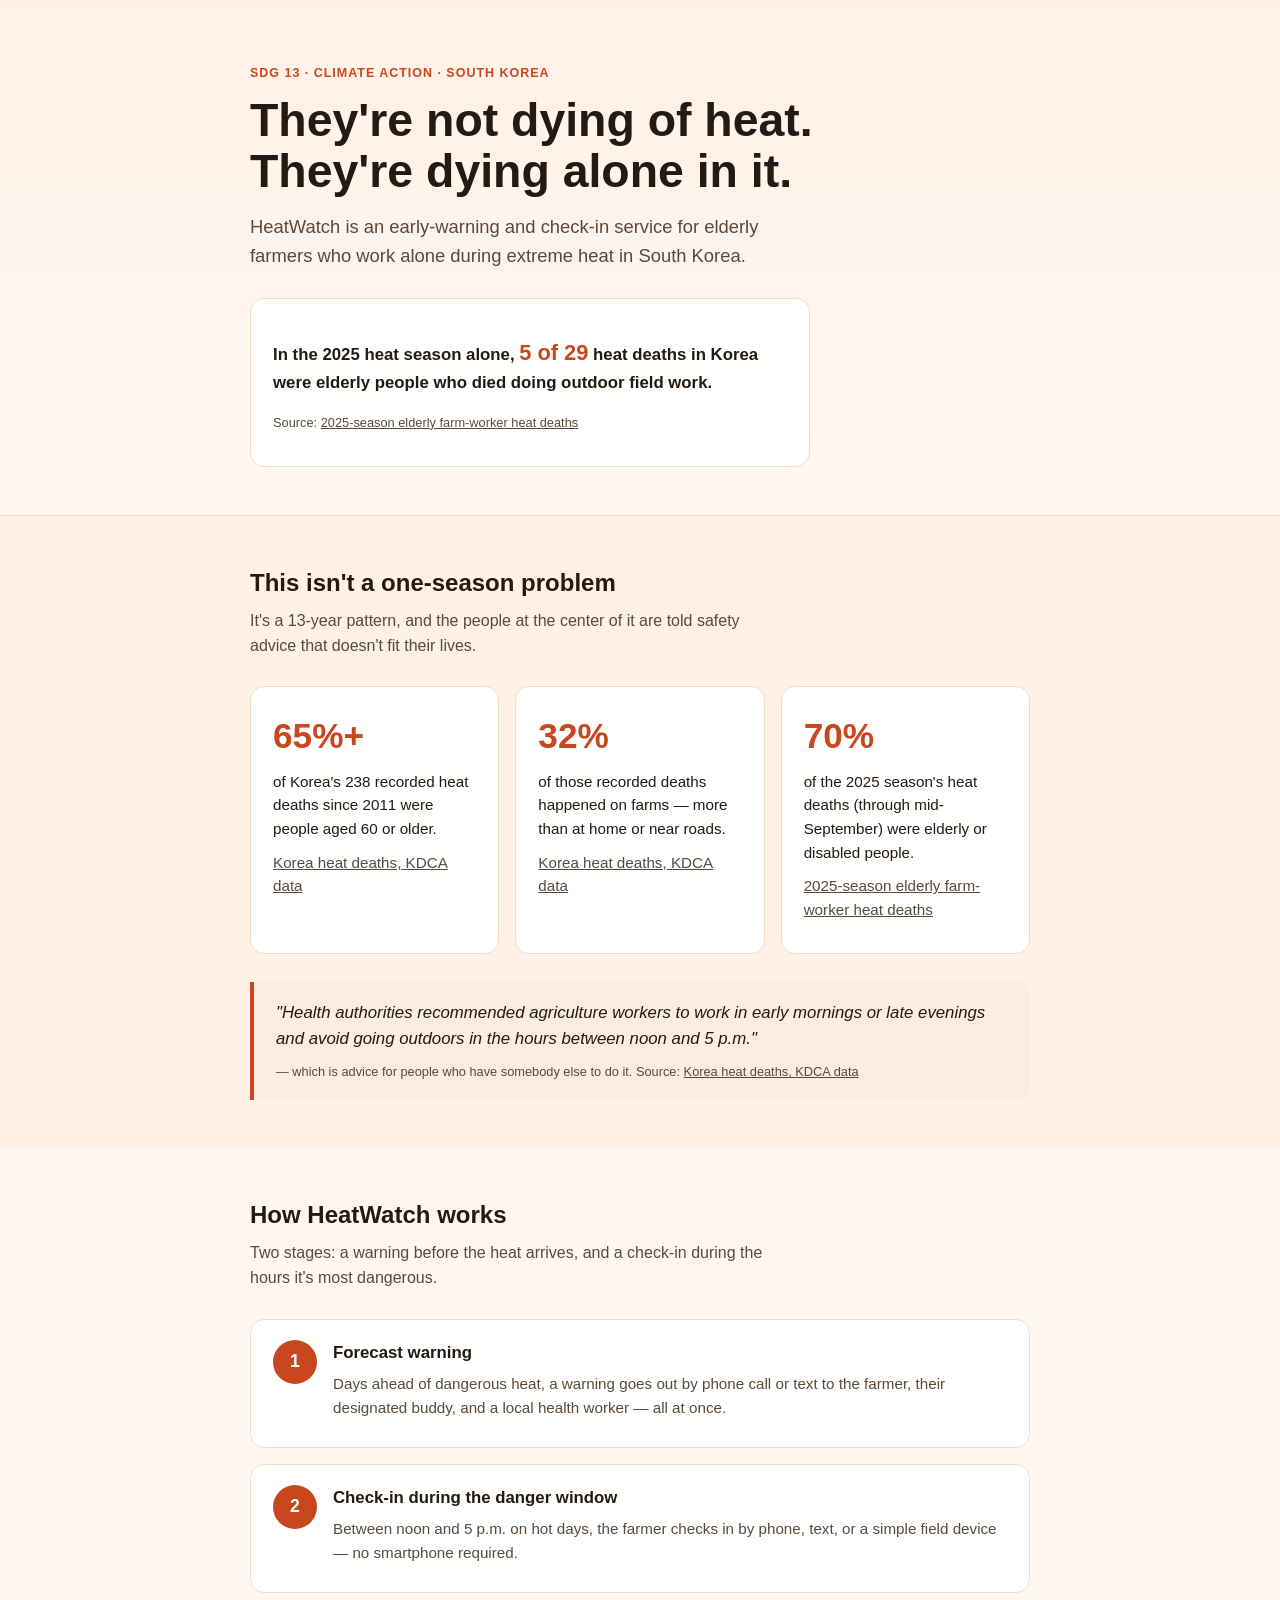
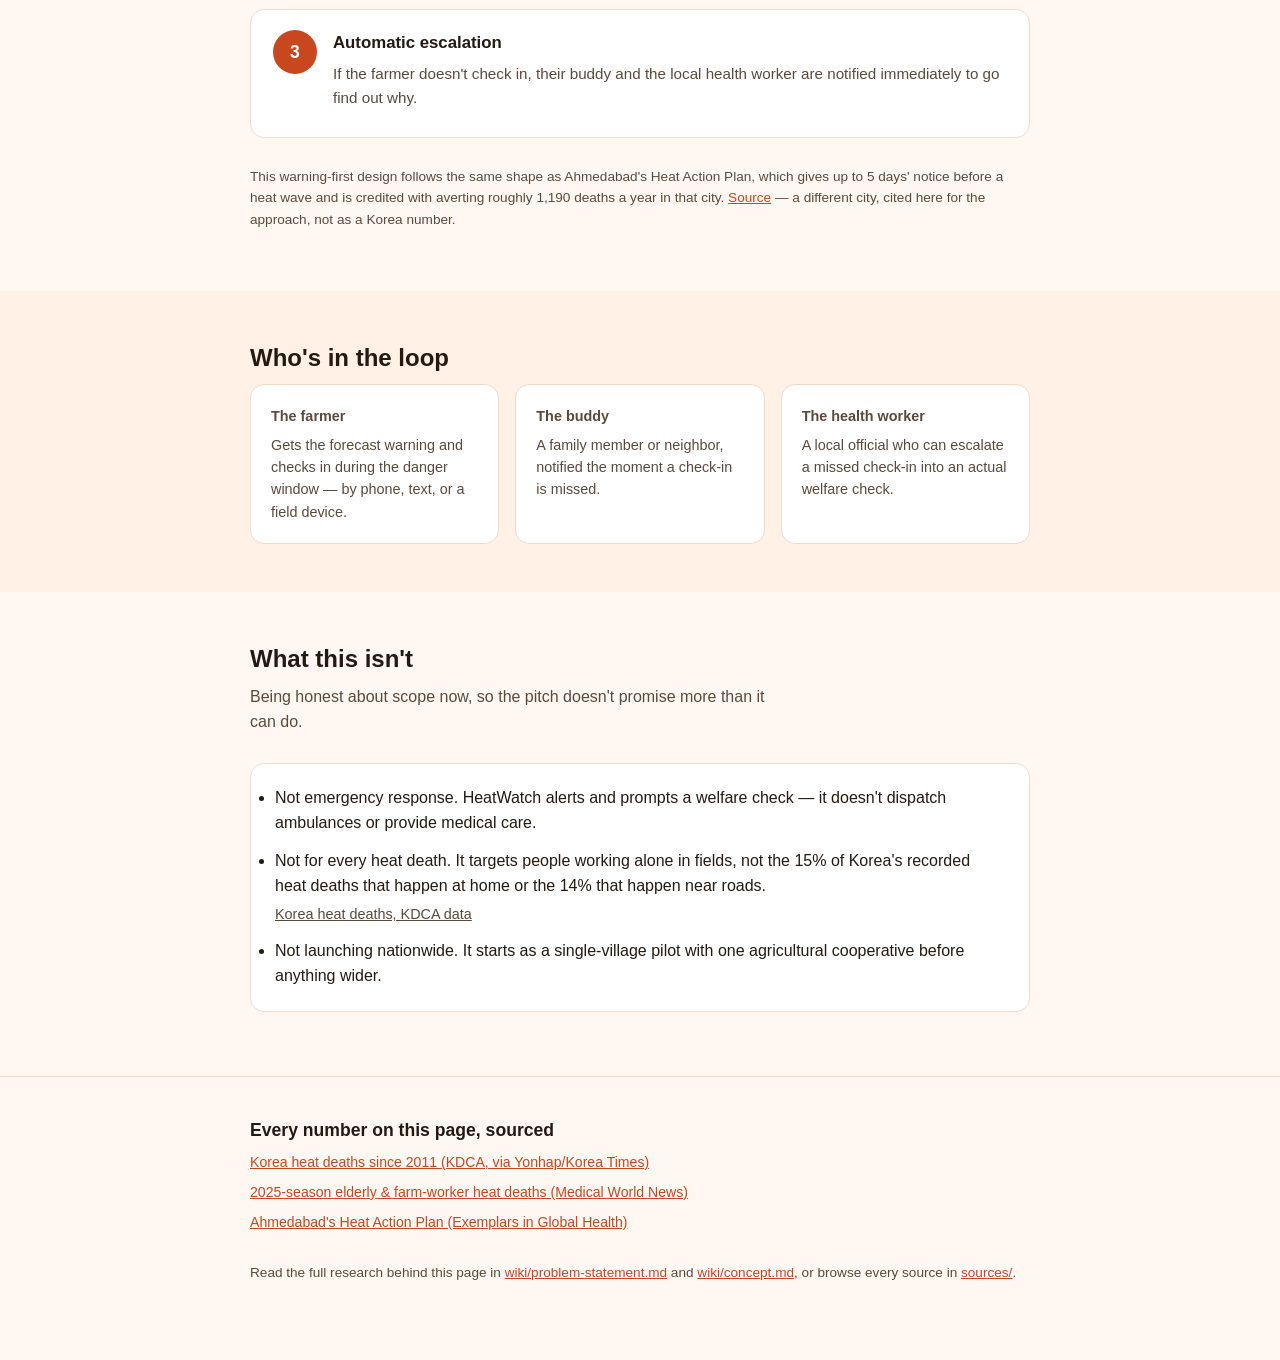
==== index.html @ 3a0bf79e "Add index.html: HeatWatch concept page for GitHub Pages Single-page pitch for the early-warning/chec" ====
<!doctype html>
<html lang="en">
<head>
<meta charset="utf-8">
<meta name="viewport" content="width=device-width, initial-scale=1">
<title>HeatWatch — early warning for farmers who work alone</title>
<meta name="description" content="An early-warning and check-in service for elderly farmers working alone during extreme heat in South Korea.">
<style>
  :root{
    --bg:#fff8f2;
    --bg-alt:#fff1e6;
    --text:#241a12;
    --text-dim:#5a4a3c;
    --accent:#c8471f;
    --accent-dim:#e07a4a;
    --card-bg:#ffffff;
    --card-border:#f0ddc8;
    --quote-bg:#fdece0;
  }
  @media (prefers-color-scheme: dark){
    :root{
      --bg:#1b1512;
      --bg-alt:#241c17;
      --text:#f5ece3;
      --text-dim:#c9b8a8;
      --accent:#ff8452;
      --accent-dim:#e0673a;
      --card-bg:#2a221c;
      --card-border:#3d3128;
      --quote-bg:#332720;
    }
  }
  *{box-sizing:border-box;}
  html,body{margin:0;padding:0;}
  body{
    background:var(--bg);
    color:var(--text);
    font-family:-apple-system,BlinkMacSystemFont,"Segoe UI",Roboto,Helvetica,Arial,sans-serif;
    line-height:1.55;
    -webkit-font-smoothing:antialiased;
  }
  .wrap{max-width:820px;margin:0 auto;padding:0 20px;}
  a{color:var(--accent);}

  header.hero{
    padding:64px 0 48px;
    background:linear-gradient(180deg,var(--bg-alt),var(--bg));
    border-bottom:1px solid var(--card-border);
  }
  .eyebrow{
    text-transform:uppercase;
    letter-spacing:.08em;
    font-size:.78rem;
    font-weight:700;
    color:var(--accent);
    margin:0 0 12px;
  }
  h1{
    font-size:clamp(2rem,6vw,2.9rem);
    line-height:1.1;
    margin:0 0 16px;
  }
  .tagline{
    font-size:1.15rem;
    color:var(--text-dim);
    max-width:52ch;
    margin:0 0 28px;
  }
  .hero-stat{
    background:var(--card-bg);
    border:1px solid var(--card-border);
    border-radius:14px;
    padding:20px 22px;
    max-width:560px;
  }
  .hero-stat .num{
    font-size:1.05rem;
    font-weight:600;
  }
  .hero-stat .num b{
    color:var(--accent);
    font-size:1.3em;
  }
  .cite{
    font-size:.8rem;
    color:var(--text-dim);
  }
  .cite a{
    color:var(--text-dim);
    text-decoration:underline;
  }

  section{padding:48px 0;}
  section.alt{background:var(--bg-alt);}
  h2{
    font-size:1.5rem;
    margin:0 0 8px;
  }
  .section-lede{
    color:var(--text-dim);
    margin:0 0 28px;
    max-width:60ch;
  }

  .stat-grid{
    display:grid;
    grid-template-columns:repeat(auto-fit,minmax(220px,1fr));
    gap:16px;
  }
  .stat-card{
    background:var(--card-bg);
    border:1px solid var(--card-border);
    border-radius:14px;
    padding:22px;
  }
  .stat-card .big{
    font-size:2.2rem;
    font-weight:800;
    color:var(--accent);
    display:block;
    margin-bottom:6px;
  }
  .stat-card p{
    margin:0 0 10px;
    font-size:.95rem;
  }

  blockquote{
    background:var(--quote-bg);
    border-left:4px solid var(--accent);
    margin:28px 0 0;
    padding:18px 22px;
    border-radius:0 10px 10px 0;
    font-size:1.05rem;
    font-style:italic;
  }
  blockquote footer{
    margin-top:10px;
    font-style:normal;
  }

  .steps{
    display:grid;
    gap:16px;
  }
  .step{
    display:grid;
    grid-template-columns:44px 1fr;
    gap:16px;
    background:var(--card-bg);
    border:1px solid var(--card-border);
    border-radius:14px;
    padding:20px 22px;
    align-items:start;
  }
  .step .n{
    width:44px;height:44px;
    border-radius:50%;
    background:var(--accent);
    color:#fff;
    font-weight:800;
    display:flex;align-items:center;justify-content:center;
    font-size:1.1rem;
  }
  .step h3{margin:0 0 6px;font-size:1.05rem;}
  .step p{margin:0 0 8px;color:var(--text-dim);font-size:.95rem;}

  .people-grid{
    display:grid;
    grid-template-columns:repeat(auto-fit,minmax(200px,1fr));
    gap:16px;
  }
  .person-card{
    background:var(--card-bg);
    border:1px solid var(--card-border);
    border-radius:14px;
    padding:20px;
    text-align:left;
  }
  .person-card .role{
    font-weight:700;
    margin:0 0 6px;
  }
  .person-card p{margin:0;color:var(--text-dim);font-size:.9rem;}

  .not-list{
    background:var(--card-bg);
    border:1px solid var(--card-border);
    border-radius:14px;
    padding:8px 24px;
  }
  .not-list li{margin:14px 0;}
  .not-list li p{margin:4px 0 0;color:var(--text-dim);font-size:.9rem;}

  footer.site{
    padding:40px 0 64px;
    border-top:1px solid var(--card-border);
  }
  footer.site h2{font-size:1.1rem;}
  .source-list{
    list-style:none;
    padding:0;
    margin:0;
    display:grid;
    gap:8px;
    font-size:.88rem;
  }
  .source-list a{text-decoration:underline;}
  .repo-note{
    margin-top:28px;
    font-size:.85rem;
    color:var(--text-dim);
  }
</style>
</head>
<body>

<header class="hero">
  <div class="wrap">
    <p class="eyebrow">SDG 13 · Climate Action · South Korea</p>
    <h1>They're not dying of heat.<br>They're dying alone in it.</h1>
    <p class="tagline">HeatWatch is an early-warning and check-in service for
      elderly farmers who work alone during extreme heat in South Korea.</p>
    <div class="hero-stat">
      <p class="num">In the 2025 heat season alone, <b>5 of 29</b> heat
        deaths in Korea were elderly people who died doing outdoor field
        work.</p>
      <p class="cite">Source: <a href="sources/korea-heat-deaths-2025-season-elderly-farmworkers.md">2025-season elderly farm-worker heat deaths</a></p>
    </div>
  </div>
</header>

<section class="alt">
  <div class="wrap">
    <h2>This isn't a one-season problem</h2>
    <p class="section-lede">It's a 13-year pattern, and the people at the
      center of it are told safety advice that doesn't fit their lives.</p>
    <div class="stat-grid">
      <div class="stat-card">
        <span class="big">65%+</span>
        <p>of Korea's 238 recorded heat deaths since 2011 were people aged
          60 or older.</p>
        <p class="cite"><a href="sources/korea-heat-deaths-elderly.md">Korea heat deaths, KDCA data</a></p>
      </div>
      <div class="stat-card">
        <span class="big">32%</span>
        <p>of those recorded deaths happened on farms — more than at home
          or near roads.</p>
        <p class="cite"><a href="sources/korea-heat-deaths-elderly.md">Korea heat deaths, KDCA data</a></p>
      </div>
      <div class="stat-card">
        <span class="big">70%</span>
        <p>of the 2025 season's heat deaths (through mid-September) were
          elderly or disabled people.</p>
        <p class="cite"><a href="sources/korea-heat-deaths-2025-season-elderly-farmworkers.md">2025-season elderly farm-worker heat deaths</a></p>
      </div>
    </div>
    <blockquote>
      "Health authorities recommended agriculture workers to work in early
      mornings or late evenings and avoid going outdoors in the hours
      between noon and 5 p.m."
      <footer class="cite">— which is advice for people who have somebody
        else to do it. Source: <a href="sources/korea-heat-deaths-elderly.md">Korea heat deaths, KDCA data</a></footer>
    </blockquote>
  </div>
</section>

<section>
  <div class="wrap">
    <h2>How HeatWatch works</h2>
    <p class="section-lede">Two stages: a warning before the heat arrives,
      and a check-in during the hours it's most dangerous.</p>
    <div class="steps">
      <div class="step">
        <div class="n">1</div>
        <div>
          <h3>Forecast warning</h3>
          <p>Days ahead of dangerous heat, a warning goes out by phone call
            or text to the farmer, their designated buddy, and a local
            health worker — all at once.</p>
        </div>
      </div>
      <div class="step">
        <div class="n">2</div>
        <div>
          <h3>Check-in during the danger window</h3>
          <p>Between noon and 5 p.m. on hot days, the farmer checks in by
            phone, text, or a simple field device — no smartphone
            required.</p>
        </div>
      </div>
      <div class="step">
        <div class="n">3</div>
        <div>
          <h3>Automatic escalation</h3>
          <p>If the farmer doesn't check in, their buddy and the local
            health worker are notified immediately to go find out why.</p>
        </div>
      </div>
    </div>
    <p class="repo-note">This warning-first design follows the same shape
      as Ahmedabad's Heat Action Plan, which gives up to 5 days' notice
      before a heat wave and is credited with averting roughly 1,190 deaths
      a year in that city.
      <a href="sources/ahmedabad-heat-action-plan.md">Source</a> — a
      different city, cited here for the approach, not as a Korea number.</p>
  </div>
</section>

<section class="alt">
  <div class="wrap">
    <h2>Who's in the loop</h2>
    <div class="people-grid">
      <div class="person-card">
        <p class="role">The farmer</p>
        <p>Gets the forecast warning and checks in during the danger
          window — by phone, text, or a field device.</p>
      </div>
      <div class="person-card">
        <p class="role">The buddy</p>
        <p>A family member or neighbor, notified the moment a check-in is
          missed.</p>
      </div>
      <div class="person-card">
        <p class="role">The health worker</p>
        <p>A local official who can escalate a missed check-in into an
          actual welfare check.</p>
      </div>
    </div>
  </div>
</section>

<section>
  <div class="wrap">
    <h2>What this isn't</h2>
    <p class="section-lede">Being honest about scope now, so the pitch
      doesn't promise more than it can do.</p>
    <ul class="not-list">
      <li>Not emergency response. HeatWatch alerts and prompts a welfare
        check — it doesn't dispatch ambulances or provide medical care.</li>
      <li>Not for every heat death. It targets people working alone in
        fields, not the 15% of Korea's recorded heat deaths that happen at
        home or the 14% that happen near roads.
        <p class="cite"><a href="sources/korea-heat-deaths-elderly.md">Korea heat deaths, KDCA data</a></p>
      </li>
      <li>Not launching nationwide. It starts as a single-village pilot
        with one agricultural cooperative before anything wider.</li>
    </ul>
  </div>
</section>

<footer class="site">
  <div class="wrap">
    <h2>Every number on this page, sourced</h2>
    <ul class="source-list">
      <li><a href="sources/korea-heat-deaths-elderly.md">Korea heat deaths since 2011 (KDCA, via Yonhap/Korea Times)</a></li>
      <li><a href="sources/korea-heat-deaths-2025-season-elderly-farmworkers.md">2025-season elderly & farm-worker heat deaths (Medical World News)</a></li>
      <li><a href="sources/ahmedabad-heat-action-plan.md">Ahmedabad's Heat Action Plan (Exemplars in Global Health)</a></li>
    </ul>
    <p class="repo-note">Read the full research behind this page in
      <a href="wiki/problem-statement.md">wiki/problem-statement.md</a> and
      <a href="wiki/concept.md">wiki/concept.md</a>, or browse every source
      in <a href="sources/">sources/</a>.</p>
  </div>
</footer>

</body>
</html>
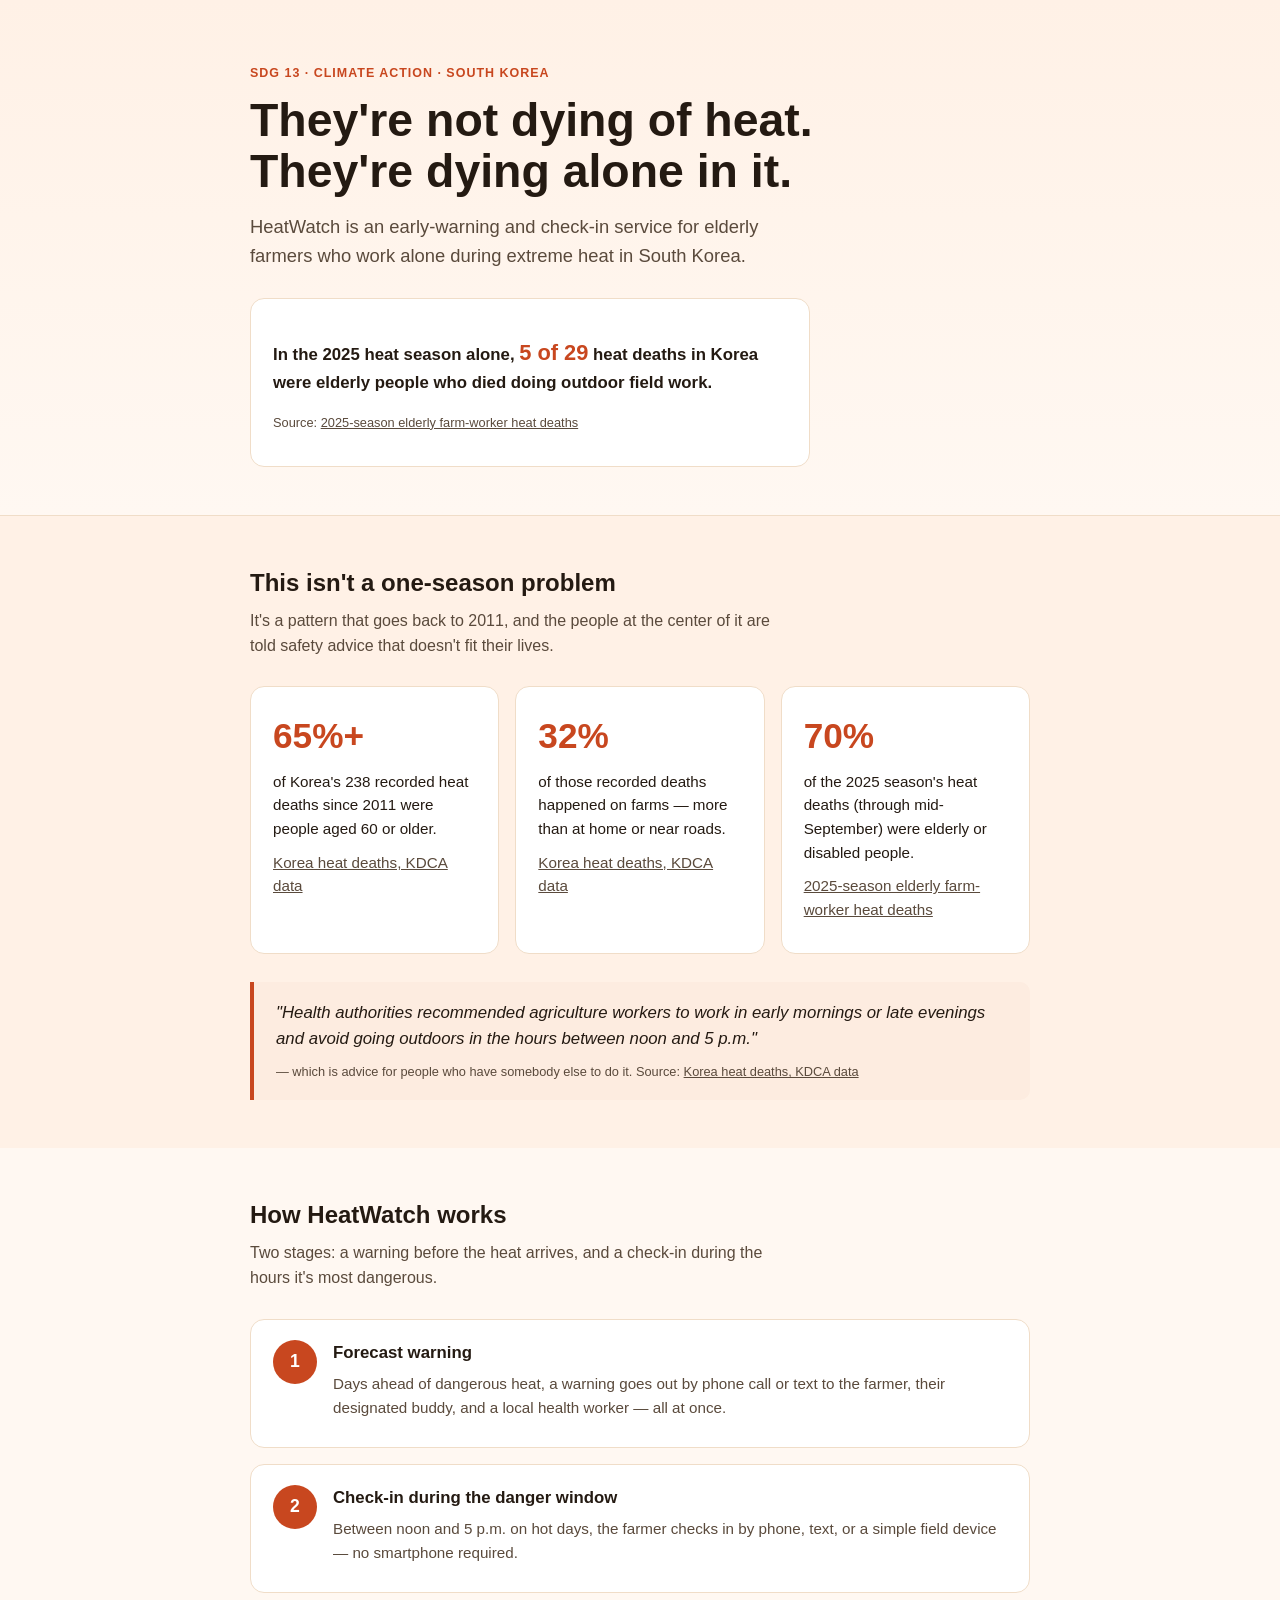
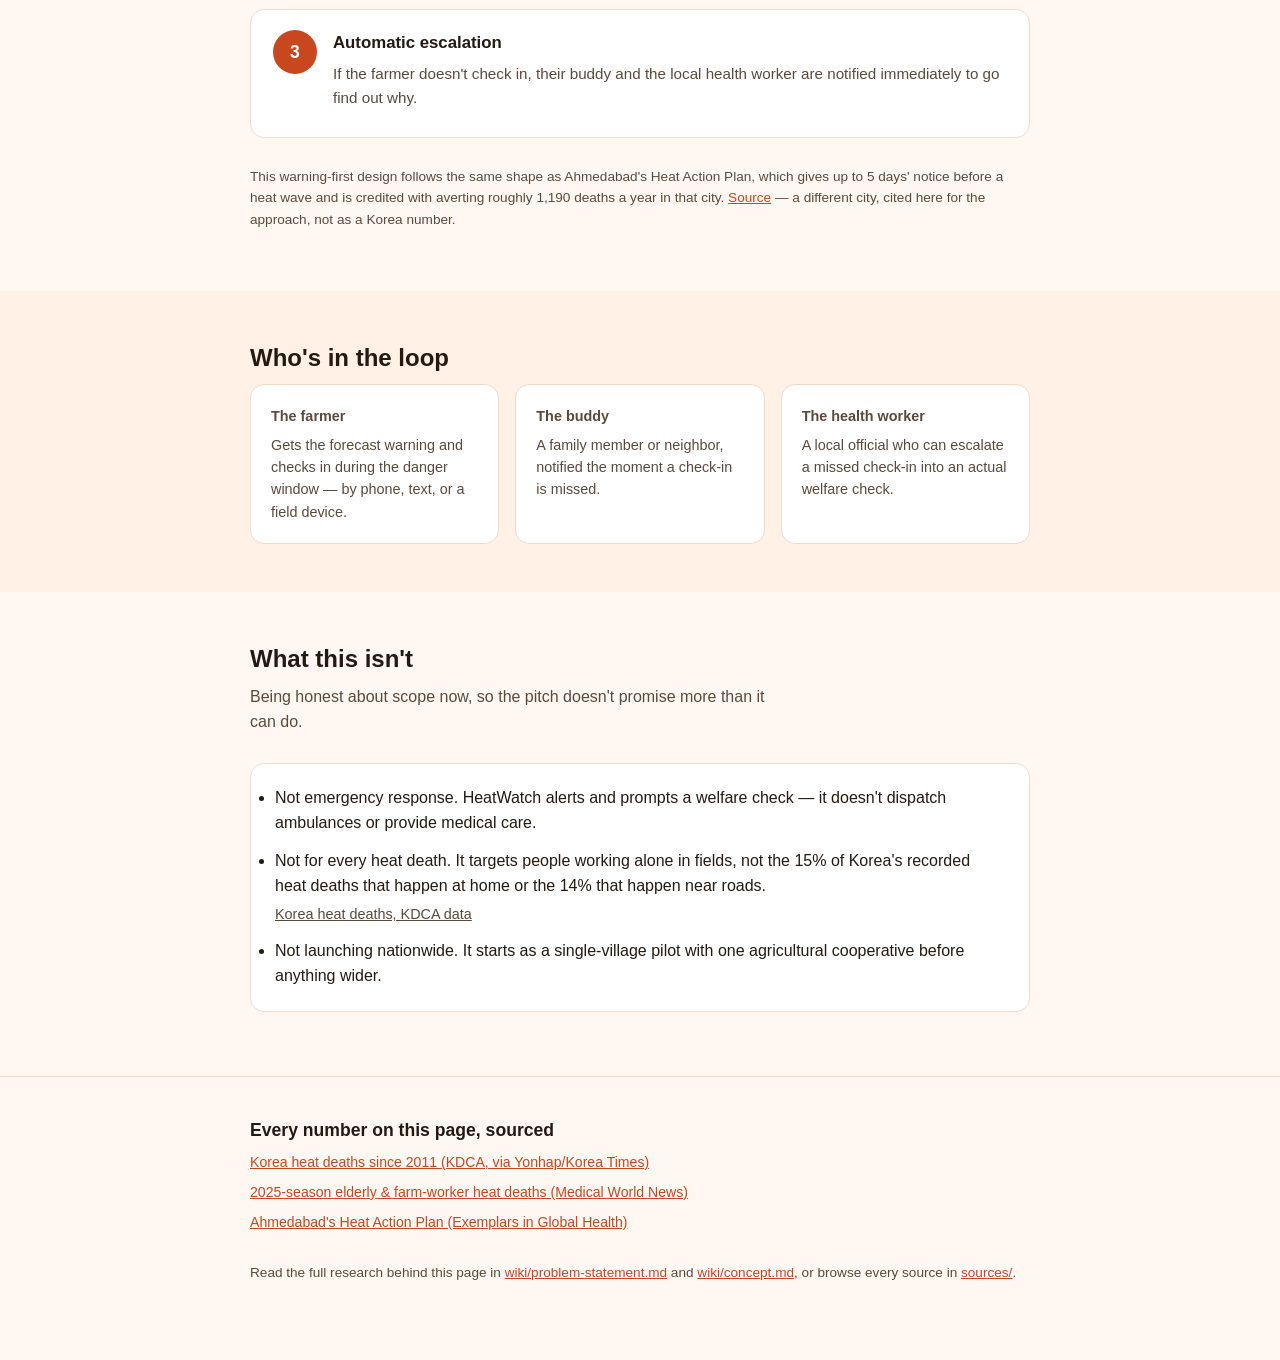
==== commit c1a82f29: "Fix unsupported "13-year" claim across index.html and wiki pages The Korea heat-deaths source never " ====
--- a/index.html
+++ b/index.html
@@ -233,8 +233,9 @@
 <section class="alt">
   <div class="wrap">
     <h2>This isn't a one-season problem</h2>
-    <p class="section-lede">It's a 13-year pattern, and the people at the
-      center of it are told safety advice that doesn't fit their lives.</p>
+    <p class="section-lede">It's a pattern that goes back to 2011, and the
+      people at the center of it are told safety advice that doesn't fit
+      their lives.</p>
     <div class="stat-grid">
       <div class="stat-card">
         <span class="big">65%+</span>
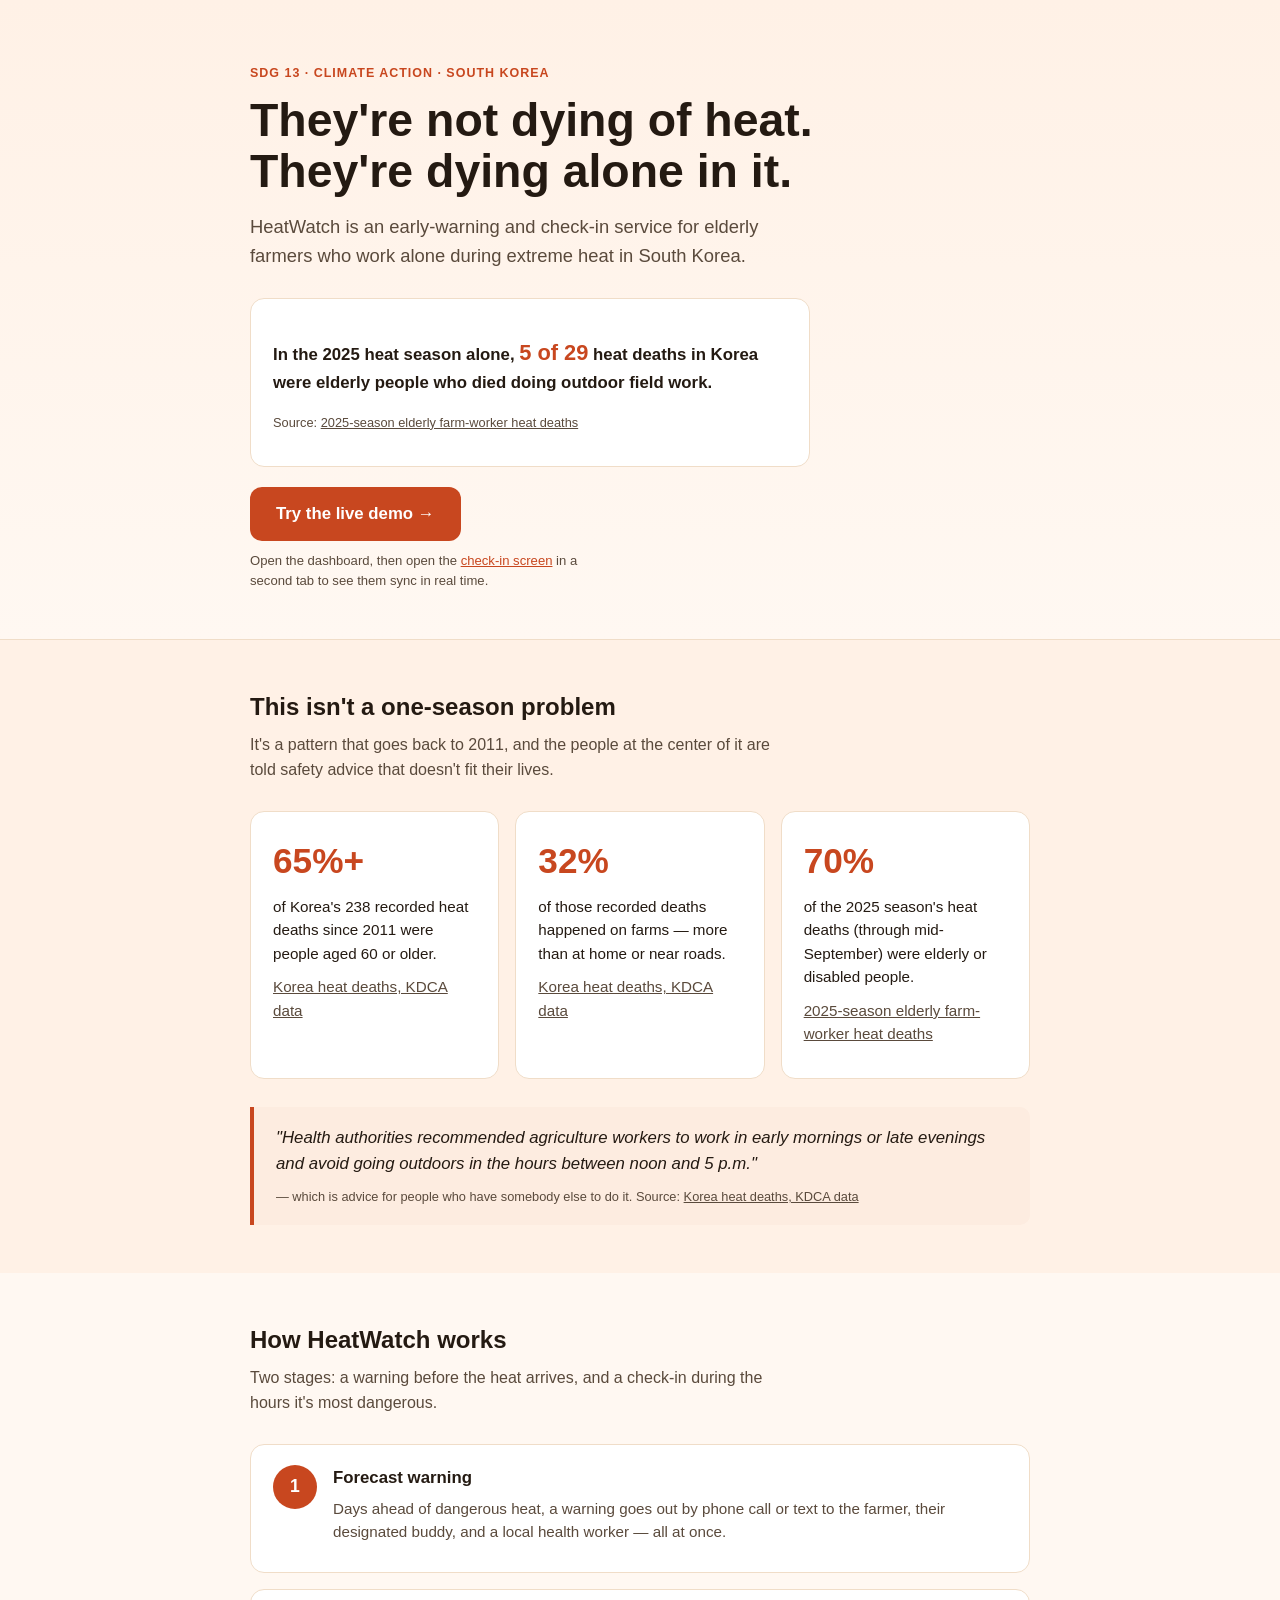
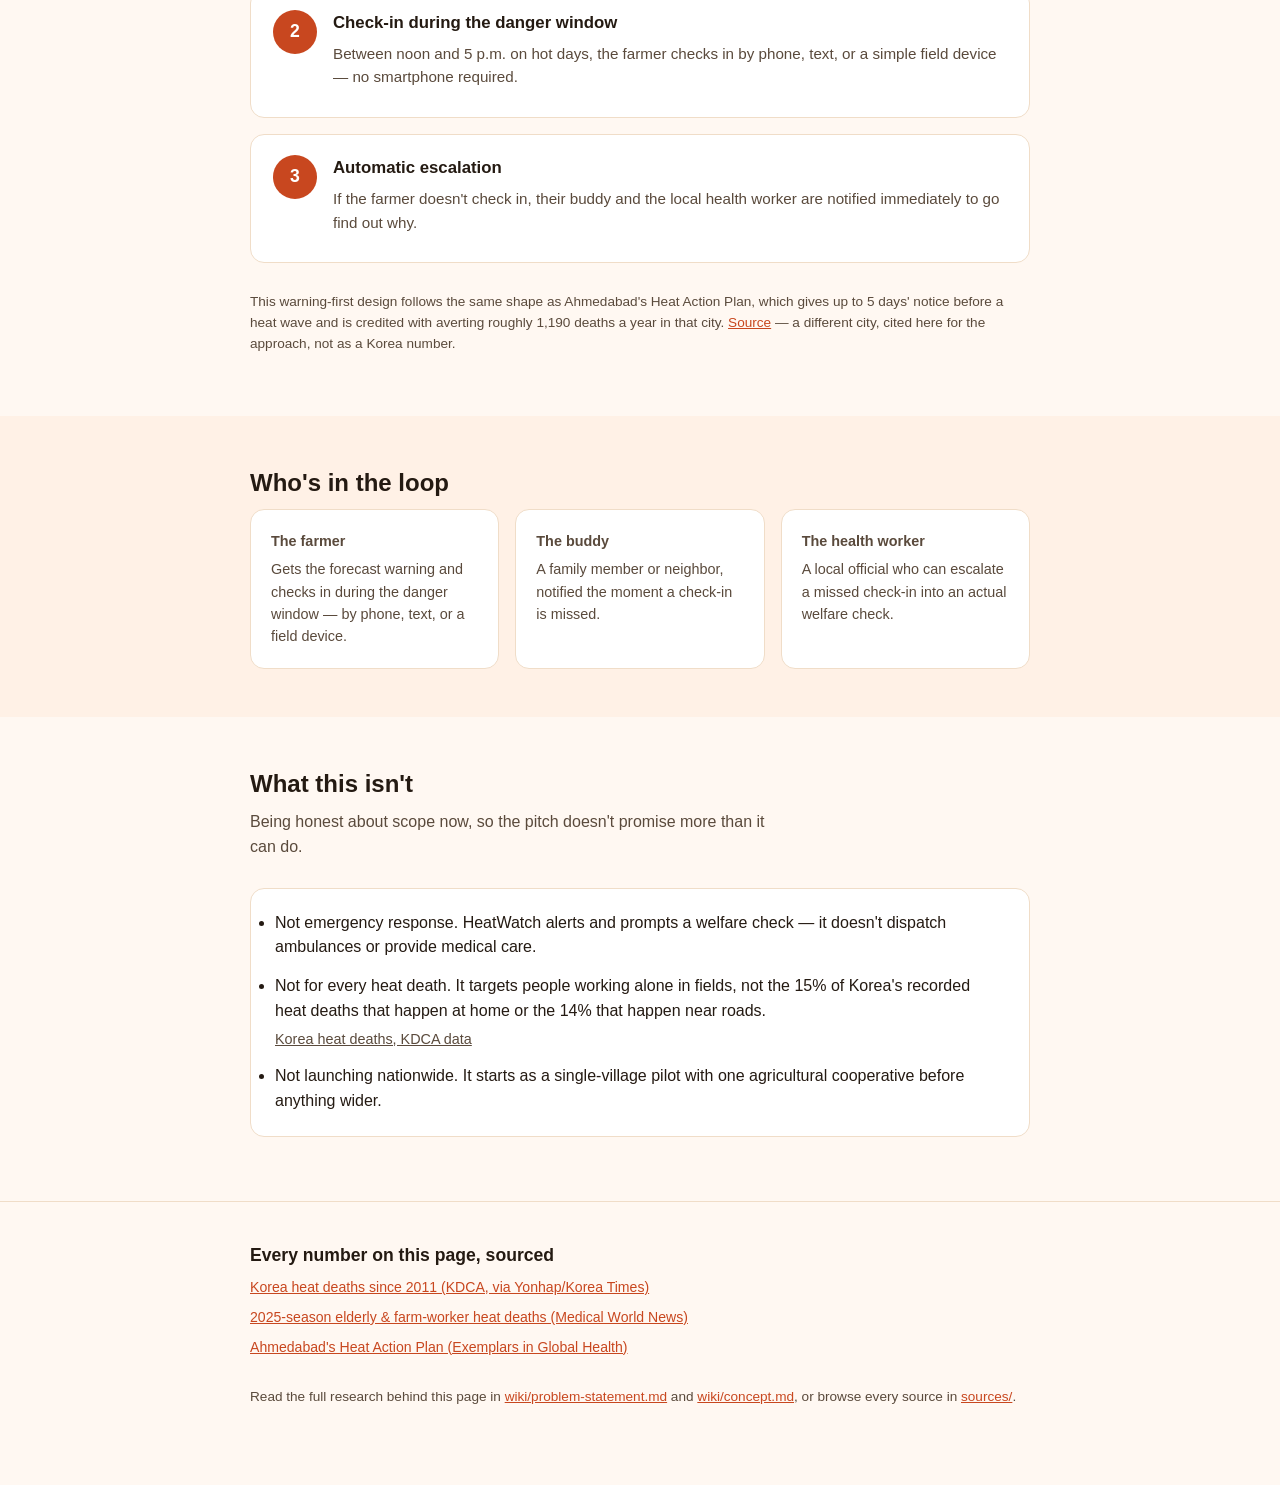
==== commit 4677d84b: "Build HeatWatch working demo: dashboard + live check-in screen Two-screen prototype, no backend: app" ====
--- a/index.html
+++ b/index.html
@@ -89,6 +89,24 @@
     color:var(--text-dim);
     text-decoration:underline;
   }
+  .demo-cta{margin-top:20px;}
+  .demo-btn{
+    display:inline-block;
+    background:var(--accent);
+    color:#fff;
+    font-weight:700;
+    text-decoration:none;
+    padding:14px 26px;
+    border-radius:12px;
+    font-size:1.05rem;
+  }
+  .demo-btn:hover{background:var(--accent-dim);}
+  .demo-hint{
+    font-size:.82rem;
+    color:var(--text-dim);
+    margin:10px 0 0;
+    max-width:46ch;
+  }
 
   section{padding:48px 0;}
   section.alt{background:var(--bg-alt);}
@@ -226,6 +244,12 @@
         deaths in Korea were elderly people who died doing outdoor field
         work.</p>
       <p class="cite">Source: <a href="sources/korea-heat-deaths-2025-season-elderly-farmworkers.md">2025-season elderly farm-worker heat deaths</a></p>
+    </div>
+    <div class="demo-cta">
+      <a class="demo-btn" href="app/dashboard.html">Try the live demo →</a>
+      <p class="demo-hint">Open the dashboard, then open the
+        <a href="app/checkin.html">check-in screen</a> in a second tab to
+        see them sync in real time.</p>
     </div>
   </div>
 </header>
